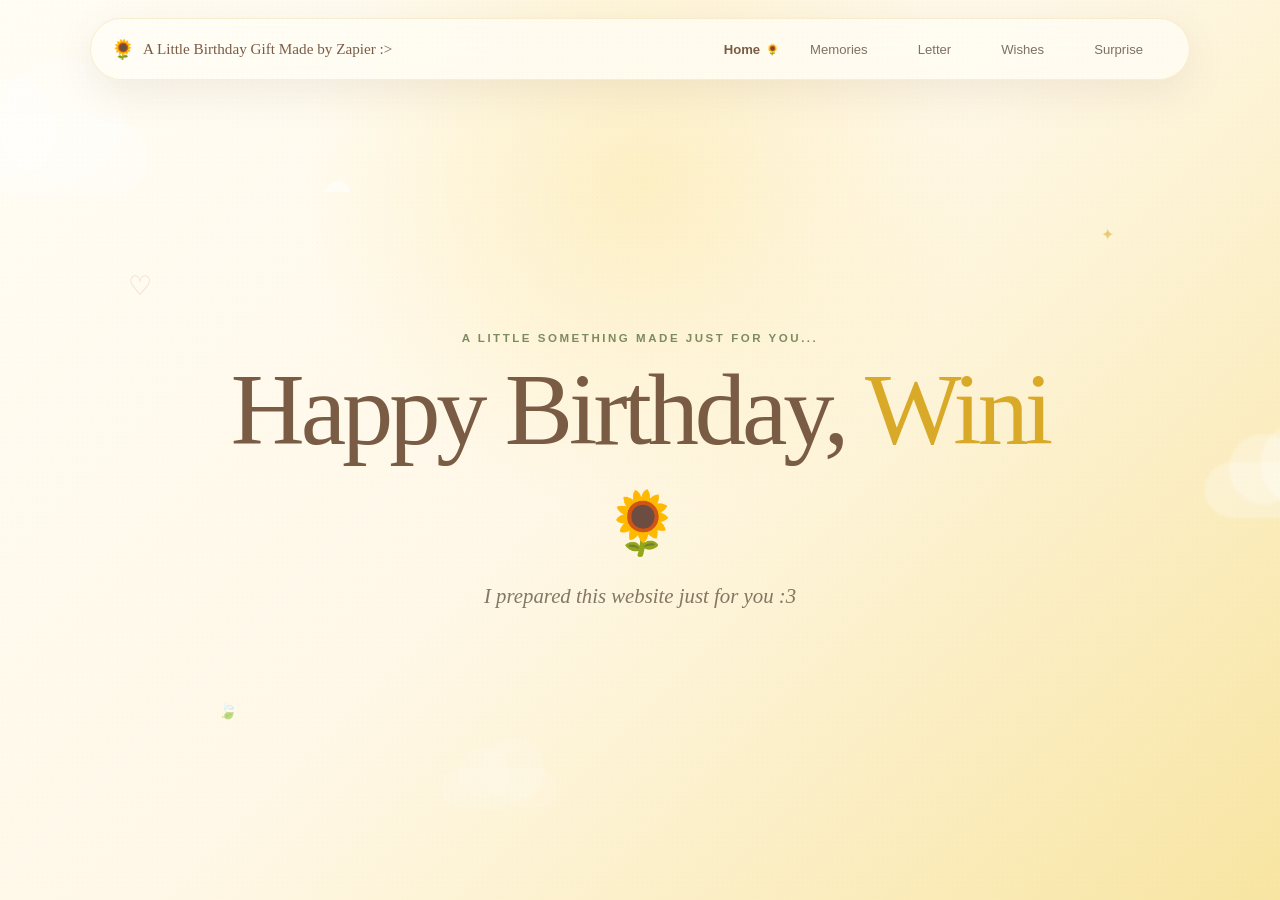
==== index.html @ d10a8df9 "Add files via upload" ====
<!DOCTYPE html>
<html lang="en">
<head>
    <meta charset="UTF-8">
    <meta name="viewport" content="width=device-width, initial-scale=1.0">

    <meta
        name="description"
        content="A little birthday story made especially for you."
    >

    <title>Happy Birthday 🌻</title>

    <link rel="stylesheet" href="style.css">
</head>

<body data-page="home">

    <!-- ==============================
         GLOBAL BACKGROUND
    =============================== -->
    <div class="ambient-background" aria-hidden="true">
        <div class="cloud cloud-one"></div>
        <div class="cloud cloud-two"></div>
        <div class="cloud cloud-three"></div>

        <div class="ambient-particles" id="ambientParticles"></div>
    </div>


    <!-- ==============================
         NAVIGATION
    =============================== -->
    <header class="site-header">
        <nav class="navbar" aria-label="Main navigation">

            <a href="index.html" class="nav-brand">
                <span class="brand-flower">🌻</span>
                <span>A Little Birthday Gift Made by Zapier :></span>
            </a>

            <button
                class="menu-toggle"
                id="menuToggle"
                type="button"
                aria-label="Open navigation menu"
                aria-expanded="false"
            >
                <span></span>
                <span></span>
                <span></span>
            </button>

            <div class="nav-links" id="navLinks">
                <a href="index.html" class="nav-link active">
                    Home
                    <span class="nav-indicator">🌻</span>
                </a>

                <a href="memories.html" class="nav-link">
                    Memories
                    <span class="nav-indicator">🌻</span>
                </a>

                <a href="letter.html" class="nav-link">
                    Letter
                    <span class="nav-indicator">🌻</span>
                </a>

                <a href="wishes.html" class="nav-link">
                    Wishes
                    <span class="nav-indicator">🌻</span>
                </a>

                <a href="surprise.html" class="nav-link">
                    Surprise
                    <span class="nav-indicator">🌻</span>
                </a>
            </div>
        </nav>
    </header>


    <!-- ==============================
         MAIN
    =============================== -->
    <main id="pageContent">

        <section class="hero-section">

            <div class="hero-content">

                <p class="eyebrow hero-reveal delay-1">
                    A little something made just for you...
                </p>

                <h1 class="hero-title hero-reveal delay-2">
                    Happy Birthday,
                    <span class="name-placeholder">WINI</span>
                    <span class="title-flower">🌻</span>
                </h1>

                <p class="hero-subtitle hero-reveal delay-3">
                    I prepared this website just for you :3
                </p>



            </div>


            <!-- Decorative floating elements -->
            <div class="hero-decoration decoration-one">♡</div>
            <div class="hero-decoration decoration-two">✦</div>
            <div class="hero-decoration decoration-three">🍃</div>
            <div class="hero-decoration decoration-four">☁</div>

        </section>

    </main>

    


    <script src="script.js"></script>
</body>
</html>
---- style.css ----
/* =========================================================
   BIRTHDAY STORYBOOK
   Global stylesheet
========================================================= */


/* =========================================================
   1. VARIABLES
========================================================= */

:root {

    --cream: #FFF8E8;
    --ivory: #FFFDF5;

    --yellow: #F8D96B;
    --sunflower: #F4C542;
    --gold: #D9A928;

    --sage: #A8B58A;
    --olive: #7D8B62;

    --brown: #7A5C45;
    --blush: #E9B7A8;

    --dark: #554536;

    --white: #FFFFFF;

    --shadow-soft:
        0 18px 50px rgba(122, 92, 69, 0.12);

    --shadow-card:
        0 12px 35px rgba(122, 92, 69, 0.13);

    --radius-large: 30px;
    --radius-medium: 20px;
    --radius-small: 14px;

    --serif:
        Georgia,
        "Times New Roman",
        serif;

    --sans:
        "Trebuchet MS",
        "Segoe UI",
        sans-serif;

    --script:
        "Brush Script MT",
        "Segoe Script",
        cursive;

    --transition:
        350ms cubic-bezier(.22, 1, .36, 1);

}


/* =========================================================
   2. RESET
========================================================= */

*,
*::before,
*::after {
    box-sizing: border-box;
}

html {
    scroll-behavior: smooth;
}

body {
    margin: 0;
    min-height: 100vh;

    color: var(--dark);

    font-family: var(--sans);
    background: var(--cream);

    overflow-x: hidden;

    position: relative;
}

body::before {
    content: "";

    position: fixed;
    inset: 0;

    pointer-events: none;
    z-index: 9999;

    opacity: 0.035;

    background-image:
        radial-gradient(
            rgba(122, 92, 69, 0.8) 0.7px,
            transparent 0.7px
        );

    background-size: 5px 5px;
}

button,
a {
    -webkit-tap-highlight-color: transparent;
}

button {
    font: inherit;
}

a {
    color: inherit;
    text-decoration: none;
}

img {
    display: block;
    max-width: 100%;
}


/* =========================================================
   3. ACCESSIBILITY
========================================================= */

:focus-visible {
    outline: 3px solid var(--gold);
    outline-offset: 4px;
}

.sr-only {
    position: absolute;
    width: 1px;
    height: 1px;
    padding: 0;
    margin: -1px;
    overflow: hidden;
    clip: rect(0, 0, 0, 0);
    white-space: nowrap;
    border: 0;
}


/* =========================================================
   4. AMBIENT BACKGROUND
========================================================= */

.ambient-background {
    position: fixed;
    inset: 0;

    z-index: -5;

    overflow: hidden;

    background:
        radial-gradient(
            circle at 50% 20%,
            rgba(248, 217, 107, 0.30),
            transparent 35%
        ),
        linear-gradient(
            135deg,
            #FFFDF5 0%,
            #FFF8E8 48%,
            #F8E5A2 100%
        );
}

.letter-background {
    background:
        radial-gradient(
            circle at 20% 20%,
            rgba(233, 183, 168, 0.14),
            transparent 30%
        ),
        linear-gradient(
            135deg,
            #FFFDF5,
            #FFF8E8
        );
}

.surprise-background {
    background:
        radial-gradient(
            circle at 50% 70%,
            rgba(244, 197, 66, 0.13),
            transparent 25%
        ),
        linear-gradient(
            180deg,
            #FFFDF5 0%,
            #F6E8B5 60%,
            #D9C88E 100%
        );
}

.cloud {
    position: absolute;

    width: 230px;
    height: 80px;

    border-radius: 100px;

    background: rgba(255, 255, 255, 0.28);

    filter: blur(2px);

    animation:
        cloudDrift 28s ease-in-out infinite alternate;
}

.cloud::before,
.cloud::after {
    content: "";

    position: absolute;

    background: inherit;

    border-radius: 50%;
}

.cloud::before {
    width: 100px;
    height: 100px;

    left: 35px;
    bottom: 20px;
}

.cloud::after {
    width: 125px;
    height: 125px;

    right: 25px;
    bottom: 15px;
}

.cloud-one {
    top: 13%;
    left: -80px;
}

.cloud-two {
    top: 50%;
    right: -120px;

    transform: scale(.7);

    animation-delay: -10s;
}

.cloud-three {
    bottom: 8%;
    left: 30%;

    transform: scale(.5);

    opacity: .45;

    animation-delay: -17s;
}

@keyframes cloudDrift {
    from {
        transform: translateX(-20px);
    }

    to {
        transform: translateX(70px);
    }
}


/* =========================================================
   5. PARTICLES
========================================================= */

.ambient-particles {
    position: absolute;
    inset: 0;

    pointer-events: none;
}

.ambient-particle {
    position: absolute;

    width: 5px;
    height: 5px;

    border-radius: 50%;

    background: var(--gold);

    opacity: 0;

    animation:
        particleFloat var(--duration) ease-in-out
        var(--delay) infinite;
}

@keyframes particleFloat {

    0% {
        opacity: 0;
        transform:
            translate3d(0, 30px, 0)
            scale(.6)
            rotate(0deg);
    }

    20% {
        opacity: var(--opacity);
    }

    80% {
        opacity: var(--opacity);
    }

    100% {
        opacity: 0;
        transform:
            translate3d(var(--x), -120px, 0)
            scale(1)
            rotate(180deg);
    }
}


/* =========================================================
   6. NAVIGATION
========================================================= */

.site-header {
    position: fixed;

    top: 18px;
    left: 0;
    right: 0;

    z-index: 1000;

    display: flex;
    justify-content: center;

    pointer-events: none;
}

.navbar {
    width: min(1100px, calc(100% - 30px));

    min-height: 62px;

    display: flex;
    align-items: center;
    justify-content: space-between;

    gap: 20px;

    padding: 10px 14px 10px 20px;

    background: rgba(255, 253, 245, 0.78);

    border:
        1px solid rgba(217, 169, 40, 0.18);

    box-shadow:
        0 12px 40px rgba(122, 92, 69, 0.10);

    backdrop-filter: blur(18px);
    -webkit-backdrop-filter: blur(18px);

    border-radius: 999px;

    pointer-events: auto;
}

.nav-brand {
    display: flex;
    align-items: center;
    gap: 8px;

    color: var(--brown);

    font-family: var(--serif);
    font-size: .95rem;

    white-space: nowrap;
}

.brand-flower {
    font-size: 1.2rem;

    animation:
        gentleBob 4s ease-in-out infinite;
}

.nav-links {
    display: flex;
    align-items: center;
    gap: 5px;
}

.nav-link {
    position: relative;

    display: flex;
    align-items: center;
    gap: 6px;

    padding: 9px 13px;

    color: rgba(85, 69, 54, .76);

    border-radius: 999px;

    font-size: .82rem;

    transition:
        color var(--transition),
        background var(--transition);
}

.nav-link:hover {
    color: var(--brown);
    background: rgba(248, 217, 107, .14);
}

.nav-link.active {
    color: var(--brown);
    font-weight: 700;
}

.nav-indicator {
    font-size: .65rem;

    opacity: 0;

    transform: scale(.5);

    transition:
        opacity var(--transition),
        transform var(--transition);
}

.nav-link.active .nav-indicator {
    opacity: 1;
    transform: scale(1);
}

.menu-toggle {
    display: none;

    border: 0;
    background: transparent;

    cursor: pointer;

    padding: 10px;
}

.menu-toggle span {
    display: block;

    width: 24px;
    height: 2px;

    margin: 5px;

    border-radius: 10px;

    background: var(--brown);

    transition: var(--transition);
}


/* =========================================================
   7. MUSIC BUTTON
========================================================= */

.music-button {
    position: fixed;

    right: 22px;
    bottom: 22px;

    z-index: 1100;

    width: 52px;
    height: 52px;

    border: 1px solid rgba(217, 169, 40, .25);

    border-radius: 50%;

    display: flex;
    align-items: center;
    justify-content: center;
    gap: 3px;

    cursor: pointer;

    color: var(--brown);

    background: rgba(255, 253, 245, .82);

    box-shadow:
        0 10px 30px rgba(122, 92, 69, .15);

    backdrop-filter: blur(12px);

    transition: var(--transition);
}

.music-button:hover {
    transform: translateY(-4px);
    box-shadow:
        0 15px 35px rgba(122, 92, 69, .20);
}

.music-icon {
    font-size: 1.2rem;
}

.music-waves {
    display: none;
    align-items: end;
    gap: 2px;
    height: 14px;
}

.music-waves i {
    width: 2px;
    height: 6px;

    border-radius: 3px;

    background: var(--gold);

    animation: musicWave .7s ease-in-out infinite alternate;
}

.music-waves i:nth-child(2) {
    height: 12px;
    animation-delay: -.25s;
}

.music-waves i:nth-child(3) {
    height: 8px;
    animation-delay: -.45s;
}

.music-button.playing .music-waves {
    display: flex;
}

@keyframes musicWave {
    to {
        transform: scaleY(.4);
    }
}


/* =========================================================
   8. GENERAL LAYOUT
========================================================= */

main {
    position: relative;
    z-index: 1;
}

.hero-section {
    min-height: 100svh;

    display: flex;
    align-items: center;
    justify-content: center;

    padding:
        120px 25px
        70px;

    position: relative;

    overflow: hidden;
}

.hero-content {
    width: min(850px, 100%);

    display: flex;
    flex-direction: column;
    align-items: center;

    text-align: center;
}

.eyebrow {
    margin: 0 0 16px;

    color: var(--olive);

    font-size: .72rem;

    font-weight: 700;

    letter-spacing: .22em;

    text-transform: uppercase;
}

.hero-title {
    max-width: 850px;

    margin: 0;

    color: var(--brown);

    font-family: var(--serif);

    font-size: clamp(
        3rem,
        8vw,
        6.5rem
    );

    line-height: .98;

    font-weight: 500;

    letter-spacing: -.04em;
}

.name-placeholder {
    color: var(--gold);
}

.title-flower {
    display: inline-block;

    font-size: .6em;

    animation:
        gentleBob 3.5s ease-in-out infinite;
}

.hero-subtitle {
    margin: 24px 0 10px;

    color: rgba(85, 69, 54, .72);

    font-family: var(--serif);

    font-style: italic;

    font-size: clamp(
        1rem,
        2vw,
        1.3rem
    );
}


/* =========================================================
   9. HERO ENTRANCE
========================================================= */

.hero-reveal {
    opacity: 0;

    transform:
        translateY(25px);

    animation:
        heroReveal 900ms cubic-bezier(.22, 1, .36, 1)
        forwards;
}

.delay-1 {
    animation-delay: 250ms;
}

.delay-2 {
    animation-delay: 500ms;
}

.delay-3 {
    animation-delay: 750ms;
}

.delay-4 {
    animation-delay: 1050ms;
}

.delay-5 {
    animation-delay: 1400ms;
}

@keyframes heroReveal {

    to {
        opacity: 1;
        transform: translateY(0);
    }

}


/* =========================================================
   10. BUTTONS
========================================================= */

.btn {
    display: inline-flex;
    align-items: center;
    justify-content: center;
    gap: 12px;

    min-height: 52px;

    padding:
        13px
        22px;

    border-radius: 999px;

    border:
        1px solid var(--gold);

    cursor: pointer;

    color: var(--brown);

    background: rgba(255, 253, 245, .88);

    font-weight: 700;

    box-shadow:
        0 12px 30px rgba(122, 92, 69, .12);

    transition:
        transform var(--transition),
        box-shadow var(--transition),
        background var(--transition);
}

.btn:hover {
    transform: translateY(-4px);

    background: var(--ivory);

    box-shadow:
        0 18px 38px rgba(122, 92, 69, .18),
        0 0 25px rgba(244, 197, 66, .15);
}

.btn:active {
    transform: translateY(-1px);
}

.btn-primary {
    margin-top: 28px;
}

.btn-arrow {
    font-size: 1.2rem;

    transition:
        transform var(--transition);
}

.btn:hover .btn-arrow {
    transform: translateX(5px);
}


/* =========================================================
   11. SUNFLOWER
========================================================= */

.sunflower-container {
    position: relative;

    width: min(280px, 65vw);

    margin-top: 20px;

    animation:
        sunflowerGrow 1100ms
        cubic-bezier(.22, 1, .36, 1)
        both;
}

.sunflower-svg {
    width: 100%;
    height: auto;

    overflow: visible;

    transform-origin: bottom center;

    animation:
        flowerBob 5s ease-in-out infinite;
}

.sunflower-petals ellipse {
    fill: var(--sunflower);

    transform-origin: 150px 120px;

    animation:
        petalBreath 4s ease-in-out infinite;
}

.sunflower-petals ellipse:nth-child(even) {
    fill: var(--yellow);
}

.sunflower-center {
    fill: #9B6D2D;

    animation:
        centerGlow 3s ease-in-out infinite;
}

.sunflower-center-inner {
    fill: #7A512A;
}

.sunflower-stem {
    transform-origin: 150px 380px;

    animation:
        stemSway 5s ease-in-out infinite;
}

.flower-glow {
    position: absolute;

    top: 20%;
    left: 50%;

    width: 140px;
    height: 140px;

    transform: translate(-50%, -50%);

    border-radius: 50%;

    background: rgba(244, 197, 66, .18);

    filter: blur(30px);

    z-index: -1;

    animation:
        glowPulse 3s ease-in-out infinite;
}

.flower-sparkles {
    position: absolute;
    inset: 0;

    pointer-events: none;
}

.flower-sparkles span {
    position: absolute;

    color: var(--gold);

    animation:
        sparkleFloat 3s ease-in-out infinite;
}

.flower-sparkles span:nth-child(1) {
    top: 20%;
    left: 15%;
}

.flower-sparkles span:nth-child(2) {
    top: 40%;
    right: 10%;
    animation-delay: -1s;
}

.flower-sparkles span:nth-child(3) {
    top: 8%;
    right: 30%;
    animation-delay: -2s;
}

.flower-sparkles span:nth-child(4) {
    top: 45%;
    left: 4%;
    animation-delay: -.5s;
}

@keyframes sunflowerGrow {

    from {
        opacity: 0;
        transform:
            translateY(80px)
            scale(.65);
    }

    to {
        opacity: 1;
        transform:
            translateY(0)
            scale(1);
    }
}

@keyframes flowerBob {

    0%,
    100% {
        transform:
            rotate(-1deg)
            translateY(0);
    }

    50% {
        transform:
            rotate(1deg)
            translateY(-8px);
    }
}

@keyframes stemSway {

    0%,
    100% {
        transform: rotate(-1deg);
    }

    50% {
        transform: rotate(1deg);
    }
}

@keyframes petalBreath {

    0%,
    100% {
        transform: scale(1) rotate(0);
    }

    50% {
        transform: scale(1.025) rotate(1deg);
    }
}

@keyframes centerGlow {

    0%,
    100% {
        filter: brightness(1);
    }

    50% {
        filter: brightness(1.15);
    }
}

@keyframes glowPulse {

    0%,
    100% {
        opacity: .5;
        transform: translate(-50%, -50%) scale(.9);
    }

    50% {
        opacity: .9;
        transform: translate(-50%, -50%) scale(1.1);
    }
}

@keyframes sparkleFloat {

    0%,
    100% {
        opacity: .25;
        transform: translateY(5px) scale(.8);
    }

    50% {
        opacity: 1;
        transform: translateY(-12px) scale(1);
    }
}

@keyframes gentleBob {

    0%,
    100% {
        transform: translateY(0);
    }

    50% {
        transform: translateY(-4px);
    }
}


/* =========================================================
   12. HERO DECORATIONS
========================================================= */

.hero-decoration {
    position: absolute;

    pointer-events: none;

    opacity: .55;

    color: var(--olive);

    animation:
        decorationFloat 6s ease-in-out infinite;
}

.decoration-one {
    top: 30%;
    left: 10%;

    color: var(--blush);

    font-size: 1.7rem;
}

.decoration-two {
    top: 25%;
    right: 13%;

    color: var(--gold);
}

.decoration-three {
    bottom: 20%;
    left: 17%;
}

.decoration-four {
    top: 18%;
    left: 25%;

    color: white;

    font-size: 2rem;
}

@keyframes decorationFloat {

    0%,
    100% {
        transform: translateY(0) rotate(-5deg);
    }

    50% {
        transform: translateY(-15px) rotate(5deg);
    }
}


/* =========================================================
   13. PAGE SECTIONS
========================================================= */

.page-section {
    width: min(1180px, calc(100% - 40px));

    margin: 0 auto;

    padding:
        150px
        0
        100px;
}

.section-heading {
    text-align: center;

    margin-bottom: 60px;
}

.section-heading h1 {
    margin: 0;

    color: var(--brown);

    font-family: var(--serif);

    font-weight: 500;

    font-size: clamp(
        2.4rem,
        6vw,
        4.5rem
    );

    line-height: 1.05;

    letter-spacing: -.04em;
}

.section-heading h1 span {
    font-size: .6em;
}

.section-heading > p:last-child {
    margin-top: 18px;

    color: rgba(85, 69, 54, .65);

    font-family: var(--serif);

    font-style: italic;
}


/* =========================================================
   14. SCROLL REVEALS
========================================================= */

.reveal {
    opacity: 0;

    transform: translateY(30px);

    transition:
        opacity 800ms cubic-bezier(.22, 1, .36, 1),
        transform 800ms cubic-bezier(.22, 1, .36, 1);
}

.reveal.visible {
    opacity: 1;

    transform: translateY(0);
}


/* =========================================================
   15. MEMORY GRID
========================================================= */

.memory-grid {
    display: grid;

    grid-template-columns:
        repeat(
            3,
            minmax(0, 1fr)
        );

    gap: 25px;

    align-items: start;
}

.memory-card {
    position: relative;

    overflow: hidden;

    border-radius: var(--radius-medium);

    background:
        rgba(255, 253, 245, .85);

    border:
        1px solid rgba(217, 169, 40, .14);

    box-shadow: var(--shadow-card);

    cursor: pointer;

    opacity: 0;

    transform:
        translateY(35px)
        rotate(1deg);

    transition:
        opacity 800ms ease,
        transform 800ms cubic-bezier(.22, 1, .36, 1),
        box-shadow var(--transition);
}

.memory-card.visible {
    opacity: 1;

    transform:
        translateY(0)
        rotate(0);
}

.memory-card:hover {
    transform:
        translateY(-8px)
        rotate(0);

    box-shadow:
        0 25px 55px rgba(122, 92, 69, .17);
}

.memory-card:nth-child(3n + 2) {
    transform:
        translateY(40px)
        rotate(-1deg);
}

.memory-card:nth-child(3n + 2).visible {
    transform:
        translateY(0)
        rotate(0);
}

.memory-image {
    aspect-ratio: 4 / 3;

    overflow: hidden;

    background:
        linear-gradient(
            135deg,
            #F8D96B,
            #E9B7A8
        );
}

.memory-image img {
    width: 100%;
    height: 100%;

    object-fit: cover;

    transition:
        transform 900ms cubic-bezier(.22, 1, .36, 1);
}

.memory-card:hover .memory-image img {
    transform: scale(1.045);
}

.memory-info {
    padding: 20px 21px 24px;
}

.memory-date {
    color: var(--olive);

    font-size: .7rem;

    font-weight: 700;

    text-transform: uppercase;

    letter-spacing: .14em;
}

.memory-info h2 {
    margin: 8px 0;

    color: var(--brown);

    font-family: var(--serif);

    font-size: 1.35rem;

    font-weight: 500;
}

.memory-info p {
    margin: 0;

    color: rgba(85, 69, 54, .68);

    font-size: .9rem;

    line-height: 1.7;
}

.memory-flower {
    position: absolute;

    top: 12px;
    right: 12px;

    opacity: 0;

    transform:
        scale(.5)
        rotate(-30deg);

    transition:
        opacity var(--transition),
        transform var(--transition);
}

.memory-card:hover .memory-flower {
    opacity: 1;

    transform:
        scale(1)
        rotate(0);
}


/* =========================================================
   16. MODAL
========================================================= */

.modal {
    position: fixed;

    inset: 0;

    z-index: 2000;

    display: flex;
    align-items: center;
    justify-content: center;

    padding: 25px;

    opacity: 0;

    pointer-events: none;

    transition:
        opacity 350ms ease;
}

.modal.open {
    opacity: 1;

    pointer-events: auto;
}

.modal-backdrop {
    position: absolute;

    inset: 0;

    background:
        rgba(50, 39, 30, .35);

    backdrop-filter: blur(8px);
}

.modal-card {
    position: relative;

    width: min(800px, 100%);

    max-height: 90vh;

    overflow: auto;

    border-radius: 28px;

    background: var(--ivory);

    box-shadow:
        0 35px 100px rgba(50, 39, 30, .25);

    transform:
        translateY(30px)
        scale(.96);

    transition:
        transform 450ms cubic-bezier(.22, 1, .36, 1);
}

.modal.open .modal-card {
    transform:
        translateY(0)
        scale(1);
}

.modal-close {
    position: absolute;

    top: 15px;
    right: 15px;

    z-index: 2;

    width: 42px;
    height: 42px;

    border: 0;

    border-radius: 50%;

    cursor: pointer;

    background:
        rgba(255, 253, 245, .9);

    color: var(--brown);

    font-size: 1.5rem;

    box-shadow:
        0 6px 20px rgba(122, 92, 69, .12);
}

.modal-image-wrap {
    aspect-ratio: 16 / 9;

    background:
        linear-gradient(
            135deg,
            #F8D96B,
            #E9B7A8
        );
}

.modal-image-wrap img {
    width: 100%;
    height: 100%;

    object-fit: cover;
}

.modal-content {
    padding: 32px;
}

.modal-date {
    margin: 0 0 8px;

    color: var(--olive);

    font-size: .7rem;

    font-weight: 700;

    letter-spacing: .15em;

    text-transform: uppercase;
}

.modal-content h2 {
    margin: 0 0 14px;

    color: var(--brown);

    font-family: var(--serif);

    font-size: clamp(1.8rem, 4vw, 2.6rem);

    font-weight: 500;
}

.modal-content > p:last-child {
    margin: 0;

    color: rgba(85, 69, 54, .75);

    line-height: 1.9;
}


/* =========================================================
   17. LETTER
========================================================= */

.letter-section {
    max-width: 900px;
}

.letter-paper {
    position: relative;

    width: min(760px, 100%);

    margin: 0 auto;

    padding:
        clamp(35px, 7vw, 75px);

    background:
        linear-gradient(
            135deg,
            rgba(255, 253, 245, .96),
            rgba(255, 248, 232, .94)
        );

    border:
        1px solid rgba(217, 169, 40, .18);

    border-radius: 8px;

    box-shadow:
        0 30px 80px rgba(122, 92, 69, .15);

    transform: rotate(-.4deg);
}

.letter-paper::before {
    content: "";

    position: absolute;

    inset: 14px;

    border:
        1px dashed rgba(217, 169, 40, .20);

    pointer-events: none;
}

.paper-flower {
    position: absolute;

    color: var(--gold);

    opacity: .8;
}

.flower-top {
    top: 22px;
    right: 28px;
}

.flower-bottom {
    bottom: 22px;
    left: 28px;

    color: var(--sage);

    font-size: 1.4rem;
}

.letter-date {
    color: var(--olive);

    font-size: .75rem;

    text-transform: uppercase;

    letter-spacing: .13em;
}

.handwritten {
    margin:
        28px
        0
        35px;

    color: var(--brown);

    font-family: var(--script);

    font-size: clamp(
        2rem,
        5vw,
        3.2rem
    );

    font-weight: 400;
}

.letter-body {
    color: rgba(85, 69, 54, .82);

    font-family: var(--serif);

    font-size: clamp(
        1rem,
        2vw,
        1.12rem
    );

    line-height: 2;
}

.letter-body p {
    margin:
        0
        0
        1.5em;
}

/* =========================================
   LETTER TYPEWRITER - FINAL
   ========================================= */

.typewriter-paragraph {
    visibility: hidden;
    opacity: 0;
}

/* Currently typing */
.typewriter-paragraph.typing {
    visibility: visible !important;
    opacity: 1 !important;
}

/* Finished typing - STAYS VISIBLE */
.typewriter-paragraph.typed {
    visibility: visible !important;
    opacity: 1 !important;
}

.letter-signature {
    margin-top: 45px;

    color: var(--brown);

    font-family: var(--script);

    font-size: 1.5rem;
}

.letter-signature p {
    margin: 0 0 5px;
}

.letter-signature strong {
    font-weight: 400;
}


/* =========================================================
   18. WISHES
========================================================= */

/* =========================================================
   BIRTHDAY WISH
   ========================================================= */

.birthday-wish {

    position: relative;

    width: min(
        760px,
        100%
    );

    margin:
        90px
        auto
        0;

    padding:
        55px
        clamp(22px, 5vw, 60px);

    text-align: center;

    background:
        rgba(255, 253, 245, .78);

    border:
        1px solid
        rgba(217, 169, 40, .22);

    border-radius: 32px;

    box-shadow:
        0 25px 80px
        rgba(122, 92, 69, .10);

    backdrop-filter:
        blur(18px);

    -webkit-backdrop-filter:
        blur(18px);

    overflow: hidden;
}


/* Decorative corner */

.birthday-wish::before {

    content: "";

    position: absolute;

    width: 180px;
    height: 180px;

    top: -90px;
    right: -90px;

    border-radius: 50%;

    background:
        rgba(244, 193, 61, .13);

    pointer-events: none;
}


.birthday-wish::after {

    content: "";

    position: absolute;

    width: 140px;
    height: 140px;

    bottom: -70px;
    left: -70px;

    border-radius: 50%;

    background:
        rgba(137, 156, 122, .10);

    pointer-events: none;
}


/* Small decoration */

.birthday-wish-decoration {

    margin-bottom: 10px;

    font-size: 1.4rem;

    color:
        var(--gold);

    animation:
        gentleBob
        3s
        ease-in-out
        infinite;
}


/* Heading */

.birthday-wish h2 {

    margin:
        8px
        0
        12px;

    font-family:
        var(--serif);

    font-size:
        clamp(
            2rem,
            5vw,
            3rem
        );

    color:
        var(--brown);
}


.birthday-wish-description {

    max-width: 560px;

    margin:
        0
        auto
        28px;

    color:
        var(--muted);

    line-height: 1.8;
}


.birthday-wish-question {

    margin-bottom: 18px;

    font-family:
        var(--serif);

    font-style: italic;

    font-size: 1.15rem;

    color:
        var(--brown);
}


/* =========================================================
   INPUT
   ========================================================= */

.wish-input-wrapper {

    position: relative;

    max-width: 600px;

    margin:
        0
        auto;
}


.birthday-wish-input {

    width: 100%;

    min-height: 150px;

    resize: vertical;

    padding: 20px 22px;

    border:
        1px solid
        rgba(122, 92, 69, .15);

    border-radius: 20px;

    background:
        rgba(255, 255, 255, .65);

    color:
        var(--brown);

    font-family:
        var(--sans);

    font-size: 1rem;

    line-height: 1.7;

    outline: none;

    transition:
        border-color .25s ease,
        box-shadow .25s ease,
        background .25s ease;
}


.birthday-wish-input::placeholder {

    color:
        rgba(122, 92, 69, .45);
}


.birthday-wish-input:focus {

    border-color:
        rgba(217, 169, 40, .55);

    background:
        rgba(255, 255, 255, .85);

    box-shadow:
        0 0 0 4px
        rgba(217, 169, 40, .09);
}


/* =========================================================
   INPUT FOOTER
   ========================================================= */

.wish-input-footer {

    display: flex;

    justify-content: space-between;

    gap: 15px;

    margin-top: 9px;

    padding:
        0
        5px;

    color:
        var(--muted);

    font-size: .75rem;
}


/* =========================================================
   SEND BUTTON
   ========================================================= */

.birthday-wish-button {

    margin-top: 25px;

    min-width: 190px;
}


.birthday-wish-button:disabled {

    opacity: .65;

    cursor: not-allowed;

    transform: none !important;
}


/* =========================================================
   SUCCESS
   ========================================================= */

.birthday-wish-success {

    display: none;

    margin-top: 30px;

    padding:
        25px;

    border-radius: 22px;

    background:
        rgba(244, 193, 61, .10);

    border:
        1px solid
        rgba(217, 169, 40, .18);

    animation:
        wishSuccess
        .7s
        cubic-bezier(.22, 1, .36, 1)
        both;
}


.birthday-wish-success.visible {

    display: block;
}


.success-sparkle {

    font-size: 2rem;

    margin-bottom: 10px;

    animation:
        gentleBob
        2.5s
        ease-in-out
        infinite;
}


.birthday-wish-success h3 {

    margin:
        0
        0
        8px;

    font-family:
        var(--serif);

    font-size: 1.5rem;

    color:
        var(--brown);
}


.birthday-wish-success p {

    margin:
        0
        8px;

    color:
        var(--muted);

    line-height: 1.7;
}


.birthday-wish-success strong {

    display: block;

    margin-top: 15px;

    color:
        var(--brown);
}


@keyframes wishSuccess {

    from {

        opacity: 0;

        transform:
            translateY(15px)
            scale(.97);
    }

    to {

        opacity: 1;

        transform:
            translateY(0)
            scale(1);
    }
}


/* =========================================================
   ERROR
   ========================================================= */

.birthday-wish-error {

    min-height: 22px;

    margin:
        12px
        0
        0;

    color:
        #a85b4c;

    font-size: .85rem;
}


/* =========================================================
   MOBILE
   ========================================================= */

@media (max-width: 600px) {

    .birthday-wish {

        margin-top: 65px;

        padding:
            40px
            18px;

        border-radius: 26px;
    }

    .birthday-wish-description {

        line-height: 1.7;
    }

    .birthday-wish-input {

        min-height: 135px;

        padding:
            16px;

        font-size: .95rem;
    }

    .wish-input-footer {

        flex-direction: column;

        align-items: flex-start;

        gap: 4px;
    }

    .birthday-wish-button {

        width: 100%;
    }
}

.wish-grid {
    display: grid;

    grid-template-columns:
        repeat(
            2,
            minmax(0, 1fr)
        );

    gap: 25px;
}

.wish-card {
    position: relative;

    padding: 32px;

    min-height: 210px;

    border-radius: var(--radius-medium);

    border:
        1px solid rgba(217, 169, 40, .15);

    background:
        rgba(255, 253, 245, .76);

    box-shadow:
        var(--shadow-card);

    overflow: hidden;

    opacity: 0;

    transform:
        translateY(35px);
}

.wish-card.visible {
    opacity: 1;

    transform:
        translateY(0);

    transition:
        opacity 800ms ease,
        transform 800ms cubic-bezier(.22, 1, .36, 1);
}

.wish-card::after {
    content: "✦";

    position: absolute;

    right: 22px;
    bottom: 12px;

    color: var(--gold);

    opacity: .25;

    font-size: 3rem;
}

.wish-icon {
    display: inline-flex;

    width: 50px;
    height: 50px;

    align-items: center;
    justify-content: center;

    margin-bottom: 20px;

    border-radius: 50%;

    background:
        rgba(248, 217, 107, .2);

    font-size: 1.4rem;
}

.wish-card h2 {
    margin: 0 0 10px;

    color: var(--brown);

    font-family: var(--serif);

    font-size: 1.5rem;

    font-weight: 500;
}

.wish-card p {
    margin: 0;

    max-width: 520px;

    color: rgba(85, 69, 54, .7);

    line-height: 1.8;
}

.wish-action {
    display: flex;

    flex-direction: column;

    align-items: center;

    margin-top: 50px;

    text-align: center;
}

.wish-hint {
    margin-top: 14px;

    color: rgba(85, 69, 54, .5);

    font-family: var(--serif);

    font-size: .9rem;

    font-style: italic;
}

.wish-button-pulse {
    animation:
        wishPulse 500ms ease;
}

@keyframes wishPulse {

    50% {
        transform: scale(1.06);
    }

}


/* =========================================================
   19. SURPRISE PAGE
========================================================= */

.surprise-page {
    min-height: 100svh;

    position: relative;

    display: flex;
    align-items: center;
    justify-content: center;

    padding: 120px 25px 70px;

    overflow: hidden;
}

.surprise-intro {
    text-align: center;

    transition:
        opacity 700ms ease,
        transform 900ms cubic-bezier(.22, 1, .36, 1);
}

.surprise-intro.hidden {
    opacity: 0;

    transform:
        translateY(-30px)
        scale(.95);

    pointer-events: none;
}

.surprise-intro h1 {
    margin: 0;

    color: var(--brown);

    font-family: var(--serif);

    font-size: clamp(
        3.5rem,
        10vw,
        7rem
    );

    font-weight: 400;

    letter-spacing: -.05em;
}

.surprise-small-text {
    margin: 10px 0;

    color: rgba(85, 69, 54, .65);

    font-family: var(--serif);

    font-size: 1.3rem;

    font-style: italic;
}

.surprise-reveal {
    position: absolute;

    inset: 0;

    display: flex;

    align-items: center;
    justify-content: center;

    opacity: 0;

    pointer-events: none;

    transition:
        opacity 1200ms ease;
}

.surprise-reveal.active {
    opacity: 1;

    pointer-events: auto;
}

.surprise-reveal::before {
    content: "";

    position: absolute;

    inset: 0;

    background:
        radial-gradient(
            circle at center,
            rgba(244, 197, 66, .18),
            transparent 55%
        );

    opacity: 0;

    transition:
        opacity 2s ease;
}

.surprise-reveal.active::before {
    opacity: 1;
}

.surprise-glow {
    position: absolute;

    width: 250px;
    height: 250px;

    border-radius: 50%;

    background:
        rgba(244, 197, 66, .25);

    filter: blur(60px);

    opacity: 0;

    animation:
        surpriseGlow 3s ease-in-out infinite;
}

.surprise-reveal.active .surprise-glow {
    opacity: 1;
}

@keyframes surpriseGlow {

    0%,
    100% {
        transform: scale(.8);
        opacity: .5;
    }

    50% {
        transform: scale(1.2);
        opacity: .9;
    }
}

.confetti {
    position: fixed;
    z-index: 9999;
    pointer-events: none;

    border-radius: 2px;

    transform: translate(-50%, -50%);

    animation:
        confettiBurst
        var(--duration, 2.5s)
        cubic-bezier(.15, .75, .35, 1)
        forwards;
}


/* Surprise sunflower */

.surprise-flower {
    position: absolute;

    width: 260px;
    height: 360px;

    left: 50%;
    top: 50%;

    transform:
        translate(-50%, -55%)
        scale(.65);

    opacity: 0;

    transition:
        transform 1500ms cubic-bezier(.22, 1, .36, 1),
        opacity 900ms ease;
}

.surprise-reveal.active .surprise-flower {
    transform:
        translate(-50%, -55%)
        scale(1);

    opacity: 1;
}

.surprise-petals {
    position: absolute;

    width: 220px;
    height: 220px;

    left: 50%;
    top: 25px;

    transform:
        translateX(-50%);
}

.surprise-petals span {
    position: absolute;

    left: 50%;
    top: 50%;

    width: 34px;
    height: 100px;

    margin:
        -50px
        0
        0
        -17px;

    border-radius:
        50% 50% 45% 45%;

    background:
        linear-gradient(
            180deg,
            #F8D96B,
            #F4C542
        );

    transform:
        rotate(calc(var(--i) * 30deg))
        translateY(-55px)
        scale(0);

    transform-origin: center center;

    opacity: 0;
}

.surprise-petals span:nth-child(1) {
    --i: 0;
}

.surprise-petals span:nth-child(2) {
    --i: 1;
}

.surprise-petals span:nth-child(3) {
    --i: 2;
}

.surprise-petals span:nth-child(4) {
    --i: 3;
}

.surprise-petals span:nth-child(5) {
    --i: 4;
}

.surprise-petals span:nth-child(6) {
    --i: 5;
}

.surprise-petals span:nth-child(7) {
    --i: 6;
}

.surprise-petals span:nth-child(8) {
    --i: 7;
}

.surprise-petals span:nth-child(9) {
    --i: 8;
}

.surprise-petals span:nth-child(10) {
    --i: 9;
}

.surprise-petals span:nth-child(11) {
    --i: 10;
}

.surprise-petals span:nth-child(12) {
    --i: 11;
}

.surprise-reveal.active .surprise-petals span {
    animation:
        petalBloom 1000ms cubic-bezier(.22, 1, .36, 1)
        forwards;
}

.surprise-reveal.active .surprise-petals span:nth-child(1) {
    animation-delay: 100ms;
}

.surprise-reveal.active .surprise-petals span:nth-child(2) {
    animation-delay: 170ms;
}

.surprise-reveal.active .surprise-petals span:nth-child(3) {
    animation-delay: 240ms;
}

.surprise-reveal.active .surprise-petals span:nth-child(4) {
    animation-delay: 310ms;
}

.surprise-reveal.active .surprise-petals span:nth-child(5) {
    animation-delay: 380ms;
}

.surprise-reveal.active .surprise-petals span:nth-child(6) {
    animation-delay: 450ms;
}

.surprise-reveal.active .surprise-petals span:nth-child(7) {
    animation-delay: 520ms;
}

.surprise-reveal.active .surprise-petals span:nth-child(8) {
    animation-delay: 590ms;
}

.surprise-reveal.active .surprise-petals span:nth-child(9) {
    animation-delay: 660ms;
}

.surprise-reveal.active .surprise-petals span:nth-child(10) {
    animation-delay: 730ms;
}

.surprise-reveal.active .surprise-petals span:nth-child(11) {
    animation-delay: 800ms;
}

.surprise-reveal.active .surprise-petals span:nth-child(12) {
    animation-delay: 870ms;
}

@keyframes petalBloom {

    from {
        opacity: 0;

        transform:
            rotate(calc(var(--i) * 30deg))
            translateY(-15px)
            scale(.1);
    }

    to {
        opacity: 1;

        transform:
            rotate(calc(var(--i) * 30deg))
            translateY(-55px)
            scale(1);
    }

}

.surprise-flower-center {
    position: absolute;

    top: 91px;
    left: 50%;

    width: 82px;
    height: 82px;

    transform:
        translateX(-50%)
        scale(0);

    border-radius: 50%;

    background:
        radial-gradient(
            circle,
            #6E4728 0 30%,
            #87592B 31% 60%,
            #A87335 61%
        );

    z-index: 2;
}

.surprise-reveal.active .surprise-flower-center {
    animation:
        centerBloom 700ms ease
        1000ms forwards;
}

@keyframes centerBloom {

    to {
        transform:
            translateX(-50%)
            scale(1);
    }

}

.surprise-flower-stem {
    position: absolute;

    top: 160px;
    left: 50%;

    width: 14px;
    height: 190px;

    transform:
        translateX(-50%)
        scaleY(0);

    transform-origin: top;

    border-radius: 10px;

    background:
        linear-gradient(
            90deg,
            #6E7E55,
            #A8B58A
        );
}

.surprise-reveal.active .surprise-flower-stem {
    animation:
        stemGrow 1000ms ease
        1000ms forwards;
}

@keyframes stemGrow {

    to {
        transform:
            translateX(-50%)
            scaleY(1);
    }

}


/* Surprise message */

.surprise-message {
    position: absolute;

    top: 50%;
    left: 50%;

    width: min(700px, calc(100% - 40px));

    text-align: center;

    transform:
        translate(-50%, 60px);

    opacity: 0;

    z-index: 10;
}

.surprise-reveal.active .surprise-message {
    animation:
        messageReveal 1200ms
        1800ms
        cubic-bezier(.22, 1, .36, 1)
        forwards;
}

@keyframes messageReveal {

    to {
        opacity: 1;

        transform:
            translate(-50%, 210px);
    }
}

.surprise-message h2 {
    margin: 0;

    color: var(--brown);

    font-family: var(--serif);

    font-size: clamp(
        2.4rem,
        7vw,
        5rem
    );

    font-weight: 500;

    line-height: 1;
}

.surprise-message > p:not(.eyebrow) {
    margin:
        22px auto;

    max-width: 580px;

    color: rgba(85, 69, 54, .72);

    font-family: var(--serif);

    font-size: clamp(
        1rem,
        2vw,
        1.2rem
    );

    line-height: 1.8;
}

.surprise-message strong {
    color: var(--olive);

    font-family: var(--script);

    font-size: 2rem;

    font-weight: 400;
}


/* Surprise stars */

.surprise-stars {
    position: absolute;

    inset: 0;

    pointer-events: none;
}

.surprise-star {
    position: absolute;

    color: var(--gold);

    opacity: 0;

    animation:
        starAppear 1000ms ease
        forwards;
}

@keyframes starAppear {

    from {
        opacity: 0;
        transform: scale(.2) rotate(-30deg);
    }

    to {
        opacity: .8;
        transform: scale(1) rotate(0);
    }
}


/* =========================================================
   20. PAGE TRANSITION
========================================================= */

body.page-leaving::after {
    content: "";

    position: fixed;

    inset: 0;

    z-index: 99999;

    background: var(--cream);

    animation:
        pageLeave 450ms ease forwards;
}

@keyframes pageLeave {

    from {
        opacity: 0;
    }

    to {
        opacity: 1;
    }

}


/* =========================================================
   21. RESPONSIVE
========================================================= */

@media (max-width: 850px) {

    .navbar {
        border-radius: 22px;

        padding: 10px 14px;
    }

    .nav-brand {
        font-size: .85rem;
    }

    .menu-toggle {
        display: block;
    }

    .nav-links {
        position: absolute;

        top: calc(100% + 10px);
        left: 0;
        right: 0;

        display: flex;

        flex-direction: column;

        align-items: stretch;

        padding: 10px;

        border-radius: 20px;

        background:
            rgba(255, 253, 245, .95);

        box-shadow:
            0 20px 50px rgba(122, 92, 69, .16);

        backdrop-filter: blur(18px);

        opacity: 0;

        transform:
            translateY(-10px)
            scale(.98);

        pointer-events: none;

        transition:
            opacity var(--transition),
            transform var(--transition);
    }

    .nav-links.open {
        opacity: 1;

        transform:
            translateY(0)
            scale(1);

        pointer-events: auto;
    }

    .nav-link {
        justify-content: space-between;

        padding: 13px 15px;
    }

    .menu-toggle[aria-expanded="true"] span:nth-child(1) {
        transform:
            translateY(7px)
            rotate(45deg);
    }

    .menu-toggle[aria-expanded="true"] span:nth-child(2) {
        opacity: 0;
    }

    .menu-toggle[aria-expanded="true"] span:nth-child(3) {
        transform:
            translateY(-7px)
            rotate(-45deg);
    }

    .memory-grid {
        grid-template-columns:
            repeat(
                2,
                minmax(0, 1fr)
            );
    }

    .wish-grid {
        grid-template-columns: 1fr;
    }

}


@media (max-width: 600px) {

    .site-header {
        top: 10px;
    }

    .navbar {
        width:
            calc(100% - 20px);
    }

    .hero-section {
        padding:
            110px
            18px
            60px;
    }

    .hero-title {
        font-size:
            clamp(
                2.7rem,
                14vw,
                4rem
            );
    }

    .hero-subtitle {
        margin-top: 18px;
    }

    .sunflower-container {
        width: min(230px, 70vw);
    }

    .hero-decoration {
        display: none;
    }

    .page-section {
        width:
            calc(100% - 30px);

        padding:
            125px
            0
            70px;
    }

    .section-heading {
        margin-bottom: 40px;
    }

    .section-heading h1 {
        font-size:
            clamp(
                2.3rem,
                11vw,
                3.3rem
            );
    }

    .memory-grid {
        grid-template-columns: 1fr;
    }

    .memory-card:nth-child(3n + 2) {
        transform:
            translateY(35px)
            rotate(0);
    }

    .memory-card:nth-child(3n + 2).visible {
        transform:
            translateY(0)
            rotate(0);
    }

    .modal {
        padding: 12px;
    }

    .modal-card {
        max-height: 94vh;
        border-radius: 22px;
    }

    .modal-content {
        padding: 25px;
    }

    .letter-paper {
        padding:
            35px
            25px;
    }

    .letter-paper::before {
        inset: 9px;
    }

    .handwritten {
        margin-top: 25px;
    }

    .letter-body {
        font-size: 1rem;

        line-height: 1.85;
    }

    .wish-card {
        padding: 26px;
    }

    .music-button {
        width: 48px;
        height: 48px;

        right: 15px;
        bottom: 15px;
    }

    .surprise-page {
        padding:
            110px
            15px
            40px;
    }

    .surprise-flower {
        transform:
            translate(-50%, -55%)
            scale(.55);
    }

    .surprise-reveal.active .surprise-flower {
        transform:
            translate(-50%, -55%)
            scale(.55);
    }

    .surprise-message {
        width:
            calc(100% - 30px);
    }

    @keyframes messageReveal {

        to {
            opacity: 1;

            transform:
                translate(-50%, 180px);
        }

    }

    .surprise-message h2 {
        font-size:
            clamp(
                2.2rem,
                10vw,
                3.2rem
            );
    }

    .surprise-message strong {
        font-size: 1.7rem;
    }

}


/* =========================================================
   22. REDUCED MOTION
========================================================= */

@media (prefers-reduced-motion: reduce) {

    *,
    *::before,
    *::after {
        animation-duration: 0.01ms !important;
        animation-iteration-count: 1 !important;
        scroll-behavior: auto !important;
        transition-duration: 0.01ms !important;
    }

}

/* =========================================================
   CINEMATIC PAGE TRANSITIONS
   Android-friendly: uses opacity + transform only
   ========================================================= */

/*
   The transition layer is created by JavaScript.
   It covers the entire screen before the next page loads.
*/

.page-transition {
    position: fixed;
    inset: 0;

    z-index: 99999;

    display: flex;
    align-items: center;
    justify-content: center;

    background:
        radial-gradient(
            circle at center,
            rgba(255, 221, 105, 0.95) 0%,
            rgba(248, 239, 207, 0.98) 38%,
            rgba(255, 250, 235, 1) 100%
        );

    pointer-events: none;

    opacity: 0;

    transform: scale(1.08);

    /*
       Only animate opacity and transform.
       These are GPU-friendly and perform well
       on mobile devices.
    */
    transition:
        opacity 420ms ease,
        transform 520ms cubic-bezier(.22, 1, .36, 1);
}


/* =========================================================
   SUNFLOWER GLOW
   ========================================================= */

.page-transition::before {
    content: "🌻";

    position: absolute;

    left: 50%;
    top: 50%;

    transform:
        translate(-50%, -50%)
        scale(.35);

    font-size: clamp(4rem, 16vw, 8rem);

    opacity: 0;

    filter:
        drop-shadow(
            0 0 20px
            rgba(244, 183, 54, .35)
        );

    transition:
        opacity 300ms ease,
        transform 600ms cubic-bezier(.16, 1, .3, 1);
}


/* =========================================================
   SMALL TEXT
   ========================================================= */

.page-transition::after {
    content: "A little moment...";

    position: absolute;

    left: 50%;
    top: calc(50% + 100px);

    transform:
        translate(-50%, 10px);

    color: #6f604e;

    font-family:
        Georgia,
        "Times New Roman",
        serif;

    font-size: clamp(
        .8rem,
        3vw,
        1rem
    );

    font-style: italic;

    letter-spacing: .08em;

    opacity: 0;

    transition:
        opacity 350ms ease 100ms,
        transform 450ms ease 100ms;
}


/* =========================================================
   ENTERING PAGE
   ========================================================= */

.page-transition.active {
    opacity: 1;

    transform: scale(1);
}


/* Sunflower appears */

.page-transition.active::before {
    opacity: 1;

    transform:
        translate(-50%, -50%)
        scale(1);
}


/* Text appears */

.page-transition.active::after {
    opacity: 1;

    transform:
        translate(-50%, 0);
}


/* =========================================================
   PAGE ENTER ANIMATION
   ========================================================= */

/*
   Your page starts slightly lower and transparent,
   then smoothly settles into place.
*/

body.page-entering #pageContent {
    animation:
        pageContentEnter
        700ms
        cubic-bezier(.22, 1, .36, 1)
        both;
}


@keyframes pageContentEnter {

    from {
        opacity: 0;

        transform:
            translateY(18px);
    }

    to {
        opacity: 1;

        transform:
            translateY(0);
    }
}


/* =========================================================
   HEADER ENTER
   ========================================================= */

body.page-entering .site-header {
    animation:
        headerEnter
        600ms
        cubic-bezier(.22, 1, .36, 1)
        100ms
        both;
}


@keyframes headerEnter {

    from {
        opacity: 0;

        transform:
            translateY(-15px);
    }

    to {
        opacity: 1;

        transform:
            translateY(0);
    }
}


/* =========================================================
   MOBILE OPTIMIZATION
   ========================================================= */

@media (max-width: 600px) {

    .page-transition {
        transition:
            opacity 360ms ease,
            transform 420ms cubic-bezier(.22, 1, .36, 1);
    }

    .page-transition::before {
        font-size: 5rem;
    }

    .page-transition::after {
        top: calc(50% + 75px);

        font-size: .85rem;
    }
}


/* =========================================================
   REDUCED MOTION
   ========================================================= */

@media (prefers-reduced-motion: reduce) {

    .page-transition,
    .page-transition::before,
    .page-transition::after {

        transition: none !important;
    }

    body.page-entering #pageContent,
    body.page-entering .site-header {

        animation: none !important;
    }
}

/* =========================================================
   MODERN HANDWRITTEN LETTER PAPER
   ========================================================= */

.letter-paper {
    position: relative;

    /*
     * Warm modern stationery base
     */
    background:
        linear-gradient(
            rgba(255, 253, 245, 0.96),
            rgba(250, 247, 235, 0.96)
        );

    border-radius: 4px;

    /*
     * Soft paper depth
     */
    box-shadow:
        0 24px 55px rgba(82, 65, 48, 0.14),
        0 5px 15px rgba(82, 65, 48, 0.08);

    overflow: hidden;

    /*
     * Slight natural imperfection
     */
    transform: rotate(-0.15deg);

    /*
     * Keep the paper above the background
     */
    isolation: isolate;
}


/* =========================================================
   PAPER GRAIN
   ========================================================= */

.letter-paper::before {

    content: "";

    position: absolute;

    inset: 0;

    z-index: -1;

    pointer-events: none;

    opacity: 0.22;

    /*
     * Tiny grain-like dots created entirely with CSS.
     */
    background-image:
        radial-gradient(
            rgba(105, 88, 69, 0.18)
            0.55px,
            transparent 0.7px
        );

    background-size:
        7px 7px;

    mix-blend-mode: multiply;
}


/* =========================================================
   VERY SUBTLE PAPER VARIATION
   ========================================================= */

.letter-paper::after {

    content: "";

    position: absolute;

    inset: 0;

    z-index: -1;

    pointer-events: none;

    opacity: 0.28;

    background:
        radial-gradient(
            ellipse at 20% 15%,
            rgba(255,255,255,.65),
            transparent 38%
        ),
        radial-gradient(
            ellipse at 80% 85%,
            rgba(218,204,179,.22),
            transparent 42%
        );

    mix-blend-mode: multiply;
}


/* =========================================================
   FAINT HORIZONTAL WRITING LINES
   ========================================================= */

.letter-body {

    position: relative;
}


/*
 * The lines sit behind the text.
 */

.letter-body::before {

    content: "";

    position: absolute;

    inset:
        0
        -10px;

    z-index: -1;

    pointer-events: none;

    background:
        repeating-linear-gradient(
            to bottom,
            transparent 0,
            transparent 31px,
            rgba(126, 145, 153, 0.075) 32px,
            transparent 33px
        );
}


/* =========================================================
   PAPER EDGE IMPERFECTION
   ========================================================= */

.letter-paper {

    clip-path: polygon(
        0.4% 0.5%,
        99.5% 0%,
        99.8% 24%,
        99.4% 48%,
        99.7% 75%,
        99.2% 99.5%,
        76% 99.2%,
        51% 99.7%,
        25% 99.3%,
        0.3% 99.8%,
        0% 76%,
        0.4% 51%,
        0% 25%
    );
}


/* =========================================================
   SOFT CORNER DEPTH
   ========================================================= */

.letter-paper {
    filter:
        drop-shadow(
            0 14px 18px rgba(82, 65, 48, 0.08)
        );
}


/* =========================================================
   PRESSED SUNFLOWER DECORATION
   ========================================================= */

.paper-flower {

    position: absolute;

    pointer-events: none;

    opacity: 0.72;

    filter:
        grayscale(0.12)
        sepia(0.08);

    /*
     * Makes the flower feel slightly printed/
     * pressed into the stationery.
     */
    text-shadow:
        0 1px 0 rgba(255,255,255,.65),
        0 -1px 0 rgba(116,91,52,.12);
}


/* Top sunflower */

.flower-top {

    top: 22px;
    right: 28px;

    font-size: 1.7rem;

    transform:
        rotate(8deg);

    opacity: 0.55;
}


/* Bottom decoration */

.flower-bottom {

    bottom: 22px;
    left: 28px;

    font-size: 1.6rem;

    transform:
        rotate(-12deg);

    opacity: 0.42;
}


/* =========================================================
   SLIGHTLY SOFTER LETTER TYPOGRAPHY
   ========================================================= */

.letter-body p {

    position: relative;

    color:
        rgba(91, 75, 59, 0.91);

    line-height: 2;

    /*
     * Slightly softer than pure black.
     */
    text-shadow:
        0 0.2px 0 rgba(91,75,59,.15);
}


/* =========================================================
   LETTER DATE
   ========================================================= */

.letter-date {

    position: relative;

    color:
        rgba(111, 96, 78, 0.72);

    letter-spacing:
        0.05em;
}


/* =========================================================
   HANDWRITTEN GREETING
   ========================================================= */

.letter-paper .handwritten {

    position: relative;

    color:
        #665342;

    text-shadow:
        0.2px 0 rgba(80,60,40,.15);
}


/* =========================================================
   SIGNATURE
   ========================================================= */

.letter-signature {

    position: relative;

    margin-top: 35px;
}


/* =========================================================
   MOBILE
   ========================================================= */

@media (max-width: 600px) {

    .letter-paper {

        transform:
            rotate(0deg);

        box-shadow:
            0 16px 35px
            rgba(82, 65, 48, 0.12),
            0 4px 12px
            rgba(82, 65, 48, 0.06);
    }

    .letter-paper::before {

        opacity: 0.16;

        background-size:
            8px 8px;
    }

    .flower-top {

        top: 16px;
        right: 17px;

        font-size: 1.35rem;
    }

    .flower-bottom {

        bottom: 17px;
        left: 17px;

        font-size: 1.25rem;
    }

    .letter-body::before {

        background:
            repeating-linear-gradient(
                to bottom,
                transparent 0,
                transparent 29px,
                rgba(126,145,153,.055) 30px,
                transparent 31px
            );
    }
}


/* =========================================================
   REDUCED MOTION
   ========================================================= */

@media (prefers-reduced-motion: reduce) {

    .letter-paper {
        transform: none;
    }
}
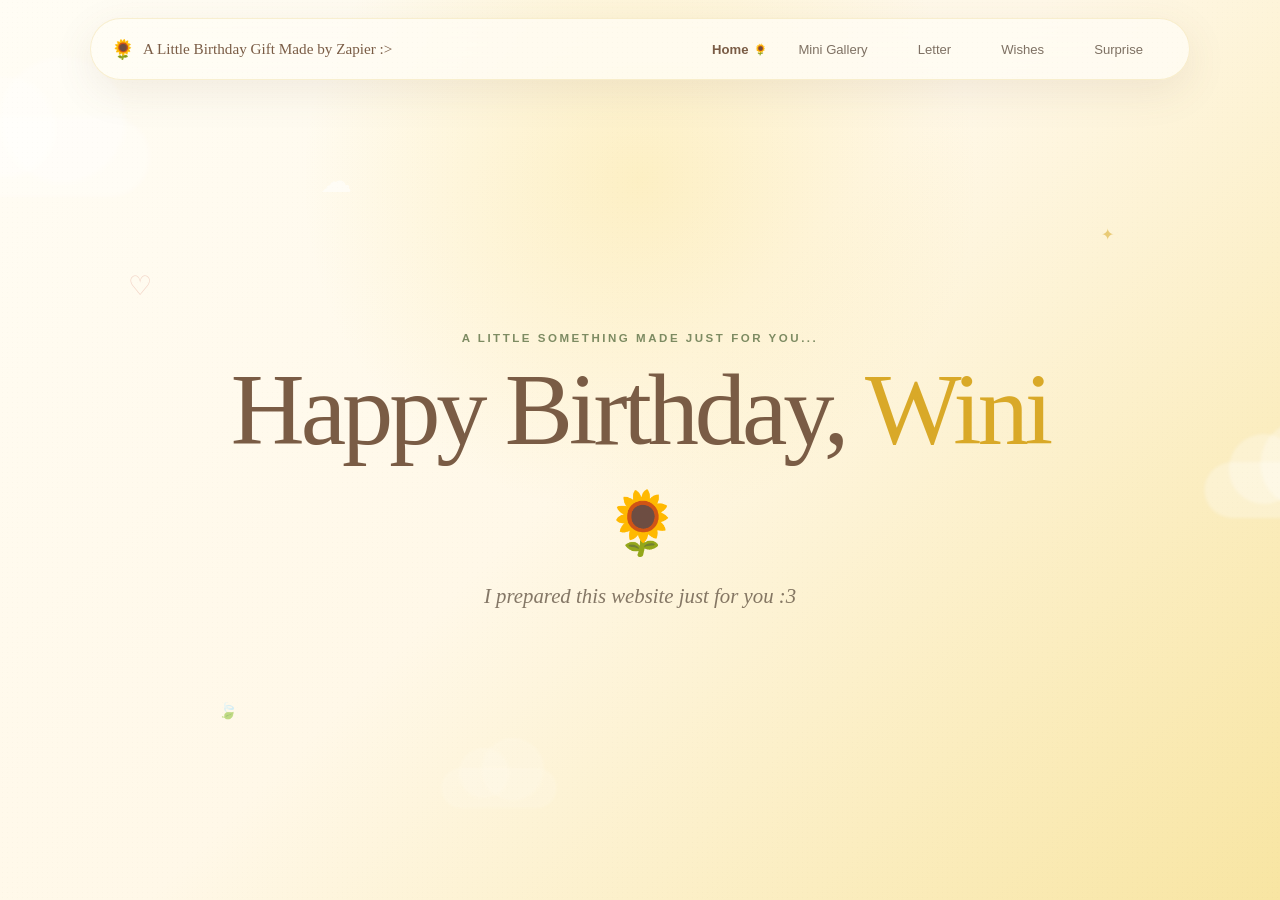
==== commit 4c61b6a5: "Update index.html" ====
--- a/index.html
+++ b/index.html
@@ -58,7 +58,7 @@
                 </a>
 
                 <a href="memories.html" class="nav-link">
-                    Memories
+                    Mini Gallery
                     <span class="nav-indicator">🌻</span>
                 </a>
 
@@ -124,4 +124,4 @@
 
     <script src="script.js"></script>
 </body>
-</html>+</html>
